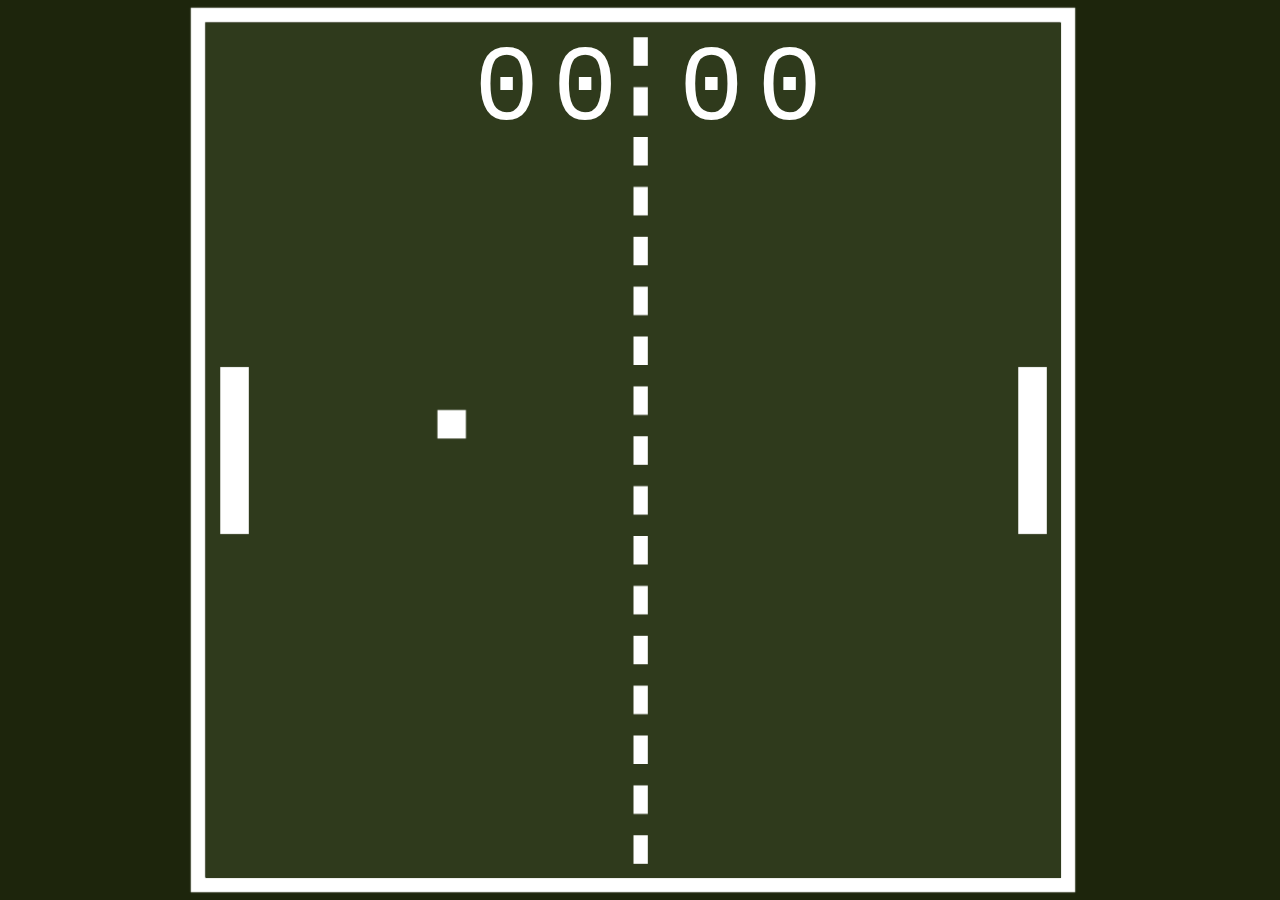
==== index.html @ 10b91adc "Rename pong.html to index.html" ====
<html>

<head>
  <link rel="stylesheet" href="./pong_style.css">
</head>

<body style="background-color: #1d250c">
  <canvas id="canvas" width="1000" height="1000"></canvas>
  <div id="nums-container">
    <p id="left-num"></p>
    <p id="right-num"></p>
  </div>
  <script src="./pong_script.js"></script>
</body>

</html>
---- pong_style.css ----
@font-face {
  font-family: minim;
  src: url('./minim.100.otf');
}

body {
  overflow: hidden;
  display: flex;
  justify-content: center;
  align-items: center;
}

#canvas {
  height: 95vmin;
  width: auto;
  margin: 0 14px 0 0;
  padding: 0.8vmin;
  box-shadow: inset 0 0 1px 0.8vmin #fff, 0 0 1px 0.8vmin #fff;
}

#nums-container {
  filter: blur(0.5px);
  display: inline;
  position: absolute;
  width: 100%;
  height: auto;
  display: flex;
  justify-content: center;
  margin-bottom: 80vmin;
  margin-left: calc(5.1vmin - 16px);
}

#left-num,
#right-num {
  font-family: 'minim', monospace;
  color: #fff;
  font-size: 12vmin;
  margin: calc(2vmin + 6px);
  letter-spacing: 1.5vmin;
}

#left-num::selection,
#right-num::selection {
  background-color: transparent;
}

#left-num {
  text-align: left;
}

#right-num {
  text-align: right;
}
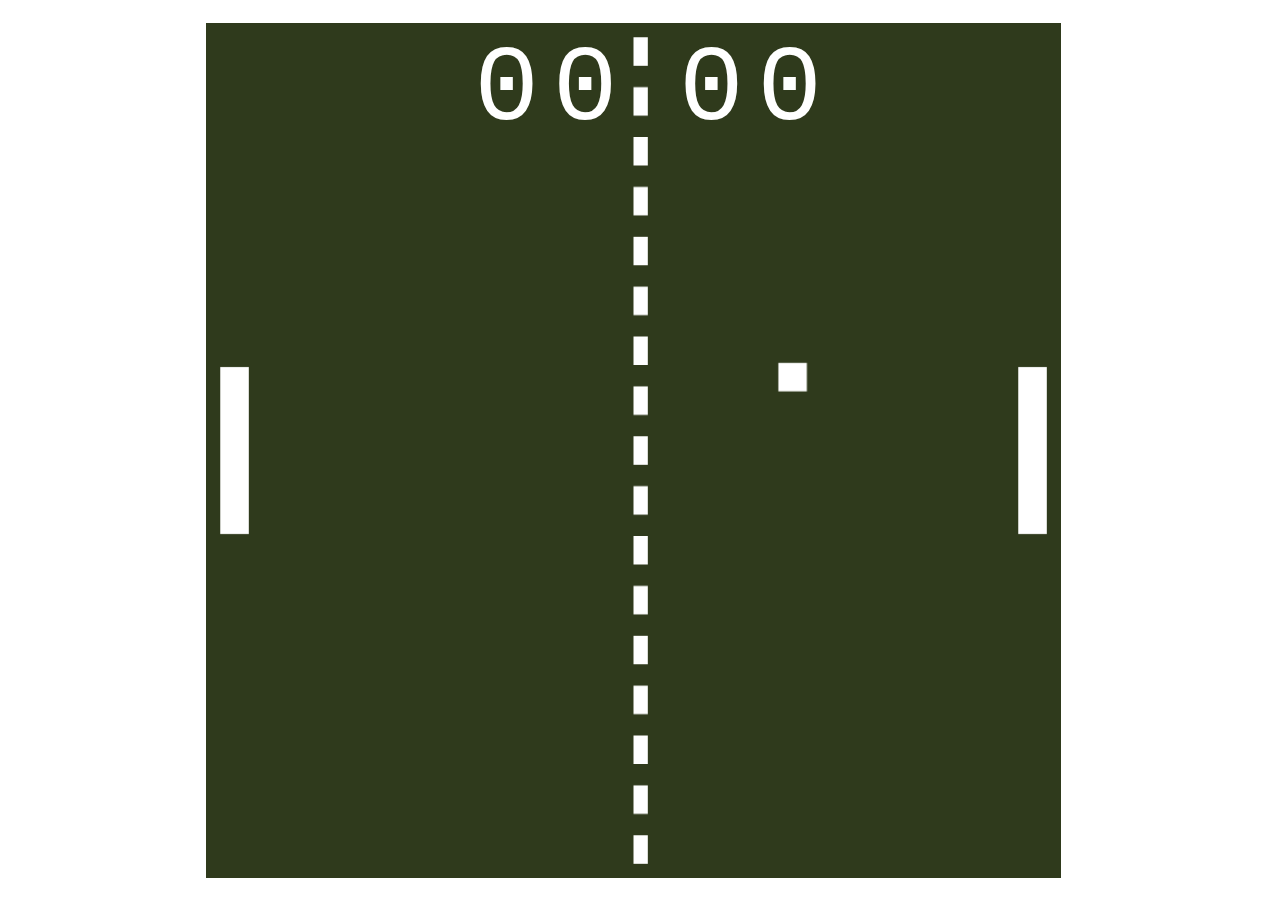
==== commit 8e512ccd: "Added page title" ====
--- a/index.html
+++ b/index.html
@@ -1,10 +1,13 @@
 <html>
 
 <head>
+  <meta charset="utf-8" />
+  <meta name="viewport" content="width=device-width, initial-scale=1.0" />
+  <title>PONG</title>
   <link rel="stylesheet" href="./pong_style.css">
 </head>
 
-<body style="background-color: #1d250c">
+<body>
   <canvas id="canvas" width="1000" height="1000"></canvas>
   <div id="nums-container">
     <p id="left-num"></p>
@@ -13,4 +16,4 @@
   <script src="./pong_script.js"></script>
 </body>
 
-</html>
+</html>--- a/pong_style.css
+++ b/pong_style.css
@@ -4,6 +4,7 @@
 }
 
 body {
+  background-color: "#1d250c";
   overflow: hidden;
   display: flex;
   justify-content: center;
